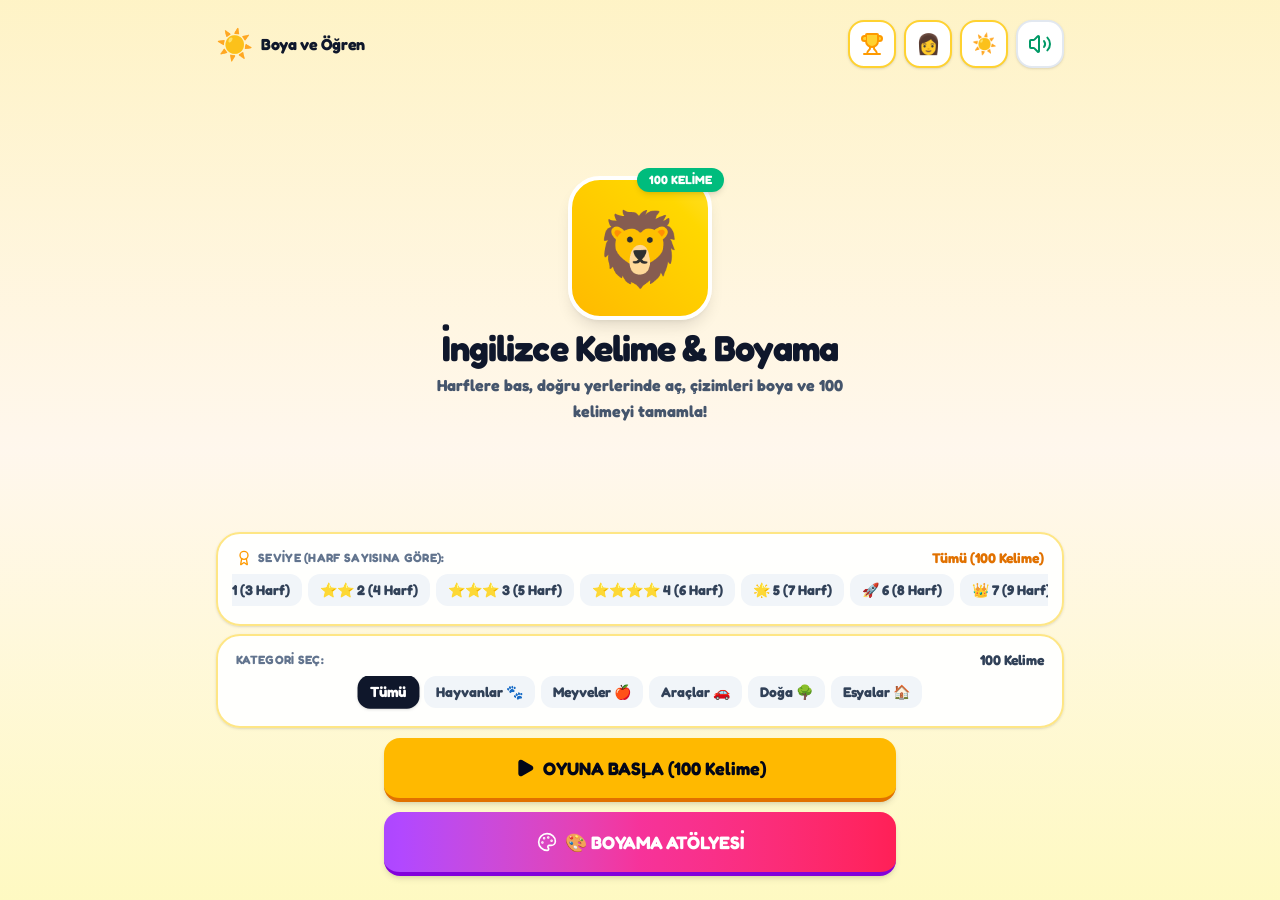
==== app/src/main/assets/index.html @ d65604c7 "All" ====
<!doctype html>
<html lang="tr">
  <head>
    <meta charset="UTF-8" />
    <meta name="viewport" content="width=device-width, initial-scale=1.0, maximum-scale=1.0, user-scalable=no, viewport-fit=cover" />
    <title>Learn & Play - İngilizce & Türkçe Öğrenme Oyunu</title>
    <meta name="description" content="Çocuklar için eğlenceli İngilizce kelime bulmaca ve boyama oyunu." />
    <link rel="preconnect" href="https://fonts.googleapis.com">
    <link rel="preconnect" href="https://fonts.gstatic.com" crossorigin>
    <link href="https://fonts.googleapis.com/css2?family=Fredoka:wght@400;600;700&family=Nunito:wght@700;800;900&display=swap" rel="stylesheet">
    <script type="module" crossorigin src="./assets/index-DJf7YUZO.js"></script>
    <link rel="stylesheet" crossorigin href="./assets/index-WXbLTSu3.css">
  </head>
  <body class="font-['Fredoka',sans-serif] bg-[#F0FDF4] select-none touch-manipulation overscroll-none">
    <div id="root"></div>
  </body>
</html>
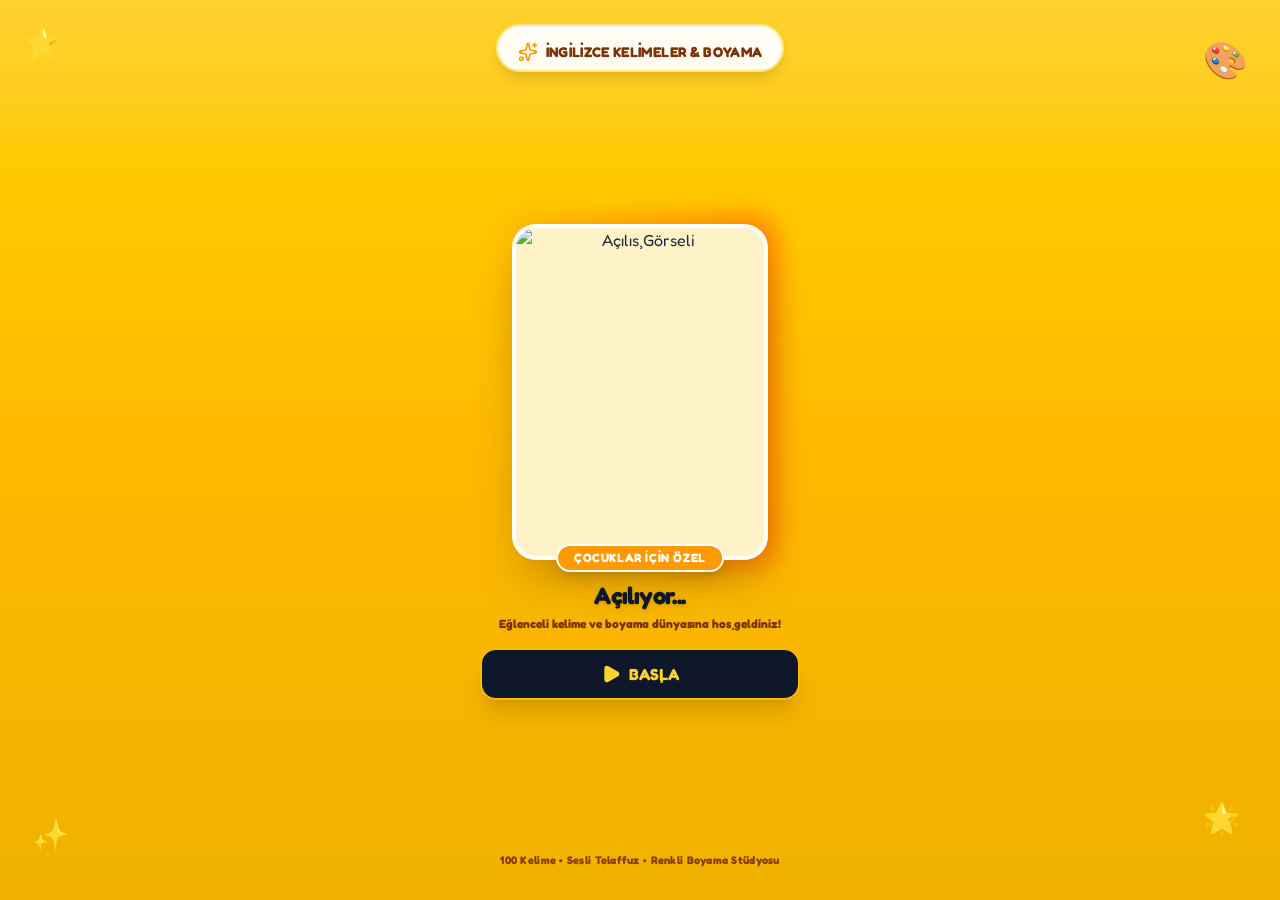
==== commit ccce8ac2: "chore: bump app version to 3.0 Update versionCode and versionName in build.gradle.kts to 3.0." ====
--- a/app/src/main/assets/index.html
+++ b/app/src/main/assets/index.html
@@ -5,11 +5,13 @@
     <meta name="viewport" content="width=device-width, initial-scale=1.0, maximum-scale=1.0, user-scalable=no, viewport-fit=cover" />
     <title>Learn & Play - İngilizce & Türkçe Öğrenme Oyunu</title>
     <meta name="description" content="Çocuklar için eğlenceli İngilizce kelime bulmaca ve boyama oyunu." />
+    <link rel="icon" type="image/jpeg" href="./img_app_icon.jpg" />
+    <link rel="apple-touch-icon" href="./img_app_icon.jpg" />
     <link rel="preconnect" href="https://fonts.googleapis.com">
     <link rel="preconnect" href="https://fonts.gstatic.com" crossorigin>
     <link href="https://fonts.googleapis.com/css2?family=Fredoka:wght@400;600;700&family=Nunito:wght@700;800;900&display=swap" rel="stylesheet">
-    <script type="module" crossorigin src="./assets/index-DJf7YUZO.js"></script>
-    <link rel="stylesheet" crossorigin href="./assets/index-WXbLTSu3.css">
+    <script type="module" crossorigin src="./assets/index-CKTGyu3X.js"></script>
+    <link rel="stylesheet" crossorigin href="./assets/index-BrIRfVrz.css">
   </head>
   <body class="font-['Fredoka',sans-serif] bg-[#F0FDF4] select-none touch-manipulation overscroll-none">
     <div id="root"></div>
